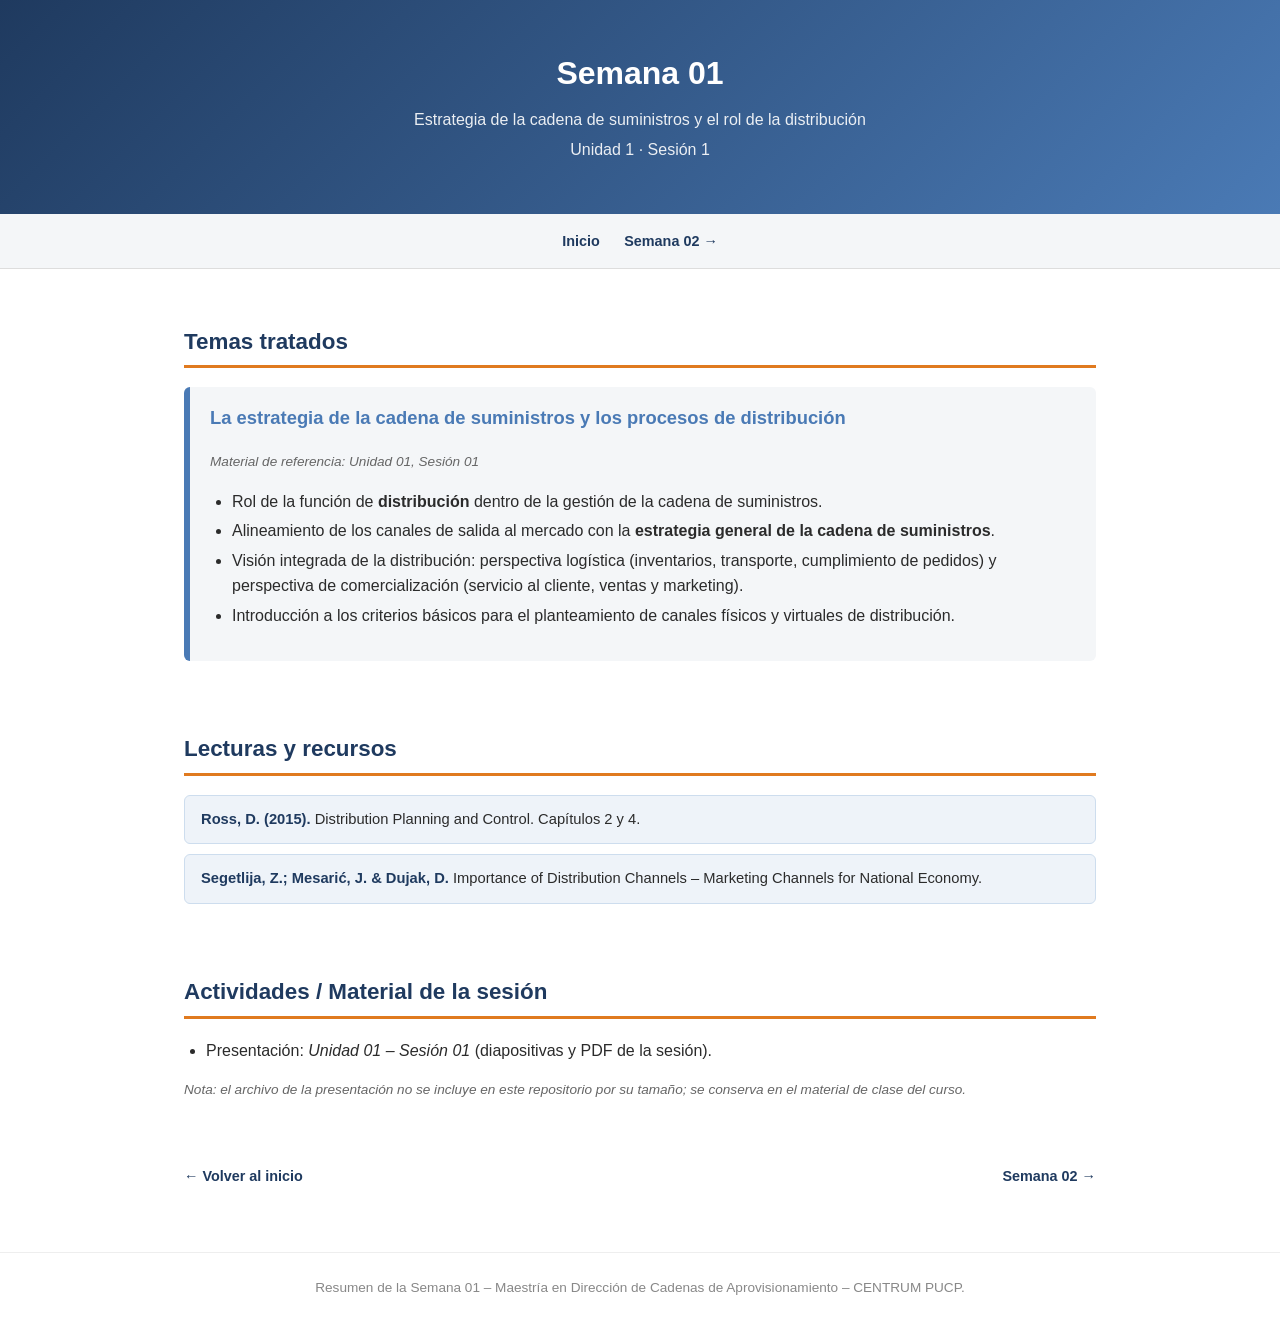
==== semanas/semana-01.html @ 8bedac2d "Crear sitio de resumen semanal del curso (semanas 01-08) Página inicial con sumilla y enlaces a cada" ====
<!DOCTYPE html>
<html lang="es">
<head>
<meta charset="UTF-8">
<meta name="viewport" content="width=device-width, initial-scale=1.0">
<title>Semana 01 – Gestión de Canales de Distribución y del Transporte</title>
<link rel="stylesheet" href="../assets/style.css">
</head>
<body>

<header>
  <h1>Semana 01</h1>
  <p>Estrategia de la cadena de suministros y el rol de la distribución</p>
  <p>Unidad 1 · Sesión 1</p>
</header>

<nav>
  <a href="../index.html">Inicio</a>
  <a href="semana-02.html">Semana 02 →</a>
</nav>

<main>

<section>
  <h2>Temas tratados</h2>
  <div class="unidad">
    <h3>La estrategia de la cadena de suministros y los procesos de distribución</h3>
    <div class="meta">Material de referencia: Unidad 01, Sesión 01</div>
    <ul>
      <li>Rol de la función de <strong>distribución</strong> dentro de la gestión de la cadena de suministros.</li>
      <li>Alineamiento de los canales de salida al mercado con la <strong>estrategia general de la cadena de suministros</strong>.</li>
      <li>Visión integrada de la distribución: perspectiva logística (inventarios, transporte, cumplimiento de pedidos) y perspectiva de comercialización (servicio al cliente, ventas y marketing).</li>
      <li>Introducción a los criterios básicos para el planteamiento de canales físicos y virtuales de distribución.</li>
    </ul>
  </div>
</section>

<section>
  <h2>Lecturas y recursos</h2>
  <div class="lectura">
    <strong>Ross, D. (2015).</strong> Distribution Planning and Control. Capítulos 2 y 4.
  </div>
  <div class="lectura">
    <strong>Segetlija, Z.; Mesarić, J. &amp; Dujak, D.</strong> Importance of Distribution Channels –
    Marketing Channels for National Economy.
  </div>
</section>

<section>
  <h2>Actividades / Material de la sesión</h2>
  <ul>
    <li>Presentación: <em>Unidad 01 – Sesión 01</em> (diapositivas y PDF de la sesión).</li>
  </ul>
  <p class="meta">Nota: el archivo de la presentación no se incluye en este repositorio por su tamaño;
  se conserva en el material de clase del curso.</p>
</section>

</main>

<div class="semana-nav" style="max-width:960px;margin:0 auto;padding:0 24px 24px;">
  <a href="../index.html">← Volver al inicio</a>
  <a href="semana-02.html">Semana 02 →</a>
</div>

<footer>
  Resumen de la Semana 01 – Maestría en Dirección de Cadenas de Aprovisionamiento – CENTRUM PUCP.
</footer>

</body>
</html>
---- assets/style.css ----
:root{
  --azul: #1f3a5f;
  --azul-claro: #4a7ab5;
  --gris: #f4f6f8;
  --texto: #2b2b2b;
  --acento: #e07a1f;
}
* { box-sizing: border-box; }
body {
  font-family: "Segoe UI", Helvetica, Arial, sans-serif;
  color: var(--texto);
  line-height: 1.6;
  margin: 0;
  background: #ffffff;
}
header {
  background: linear-gradient(135deg, var(--azul) 0%, var(--azul-claro) 100%);
  color: #fff;
  padding: 48px 24px;
  text-align: center;
}
header h1 {
  margin: 0 0 8px;
  font-size: 2rem;
}
header p {
  margin: 4px 0;
  font-size: 1rem;
  opacity: 0.9;
}
nav {
  background: var(--gris);
  padding: 14px 24px;
  text-align: center;
  border-bottom: 1px solid #ddd;
  position: sticky;
  top: 0;
  z-index: 10;
}
nav a {
  margin: 0 10px;
  color: var(--azul);
  text-decoration: none;
  font-weight: 600;
  font-size: 0.9rem;
}
nav a:hover { text-decoration: underline; }
main {
  max-width: 960px;
  margin: 0 auto;
  padding: 24px;
}
section {
  margin-bottom: 40px;
  padding-top: 12px;
}
h2 {
  color: var(--azul);
  border-bottom: 3px solid var(--acento);
  padding-bottom: 6px;
  font-size: 1.4rem;
}
h3 {
  color: var(--azul-claro);
  margin-top: 24px;
  font-size: 1.15rem;
}
.unidad {
  background: var(--gris);
  border-left: 6px solid var(--azul-claro);
  border-radius: 6px;
  padding: 16px 20px;
  margin-bottom: 20px;
}
.unidad h3 {
  margin-top: 0;
}
.meta {
  font-size: 0.85rem;
  color: #666;
  font-style: italic;
  margin-bottom: 8px;
}
ul {
  padding-left: 22px;
}
li { margin-bottom: 4px; }
table {
  width: 100%;
  border-collapse: collapse;
  margin: 16px 0;
  font-size: 0.9rem;
}
th, td {
  border: 1px solid #ccc;
  padding: 8px 10px;
  text-align: left;
  vertical-align: top;
}
th {
  background: var(--azul);
  color: #fff;
}
tr:nth-child(even) { background: var(--gris); }
.caso {
  background: #fff7ec;
  border: 1px solid #f0d6b0;
  border-radius: 6px;
  padding: 12px 16px;
  margin: 10px 0;
}
.caso strong { color: var(--acento); }
.lectura {
  background: #eef3f9;
  border: 1px solid #cdddee;
  border-radius: 6px;
  padding: 12px 16px;
  margin: 10px 0;
  font-size: 0.92rem;
}
.lectura strong { color: var(--azul); }
.tag {
  display: inline-block;
  background: var(--azul-claro);
  color: #fff;
  border-radius: 4px;
  padding: 2px 8px;
  font-size: 0.75rem;
  margin-right: 6px;
  margin-bottom: 4px;
}
footer {
  text-align: center;
  padding: 24px;
  font-size: 0.85rem;
  color: #888;
  border-top: 1px solid #eee;
  margin-top: 40px;
}

/* Página de inicio: tarjetas de semanas */
.semanas-grid {
  display: grid;
  grid-template-columns: repeat(auto-fill, minmax(220px, 1fr));
  gap: 16px;
  margin-top: 16px;
}
.semana-card {
  display: block;
  background: var(--gris);
  border: 1px solid #ddd;
  border-left: 6px solid var(--azul-claro);
  border-radius: 8px;
  padding: 16px 18px;
  text-decoration: none;
  color: var(--texto);
  transition: transform .15s ease, box-shadow .15s ease, border-color .15s ease;
}
.semana-card:hover {
  transform: translateY(-2px);
  box-shadow: 0 4px 12px rgba(0,0,0,0.08);
  border-left-color: var(--acento);
}
.semana-card .num {
  display: inline-block;
  color: #fff;
  background: var(--azul);
  border-radius: 4px;
  padding: 2px 10px;
  font-size: 0.8rem;
  font-weight: 700;
  margin-bottom: 8px;
}
.semana-card h3 {
  margin: 4px 0 6px;
  font-size: 1.05rem;
  color: var(--azul);
}
.semana-card p {
  margin: 0;
  font-size: 0.85rem;
  color: #555;
}
.semana-nav {
  display: flex;
  justify-content: space-between;
  margin-top: 32px;
  font-size: 0.9rem;
}
.semana-nav a {
  color: var(--azul);
  text-decoration: none;
  font-weight: 600;
}
.semana-nav a:hover { text-decoration: underline; }
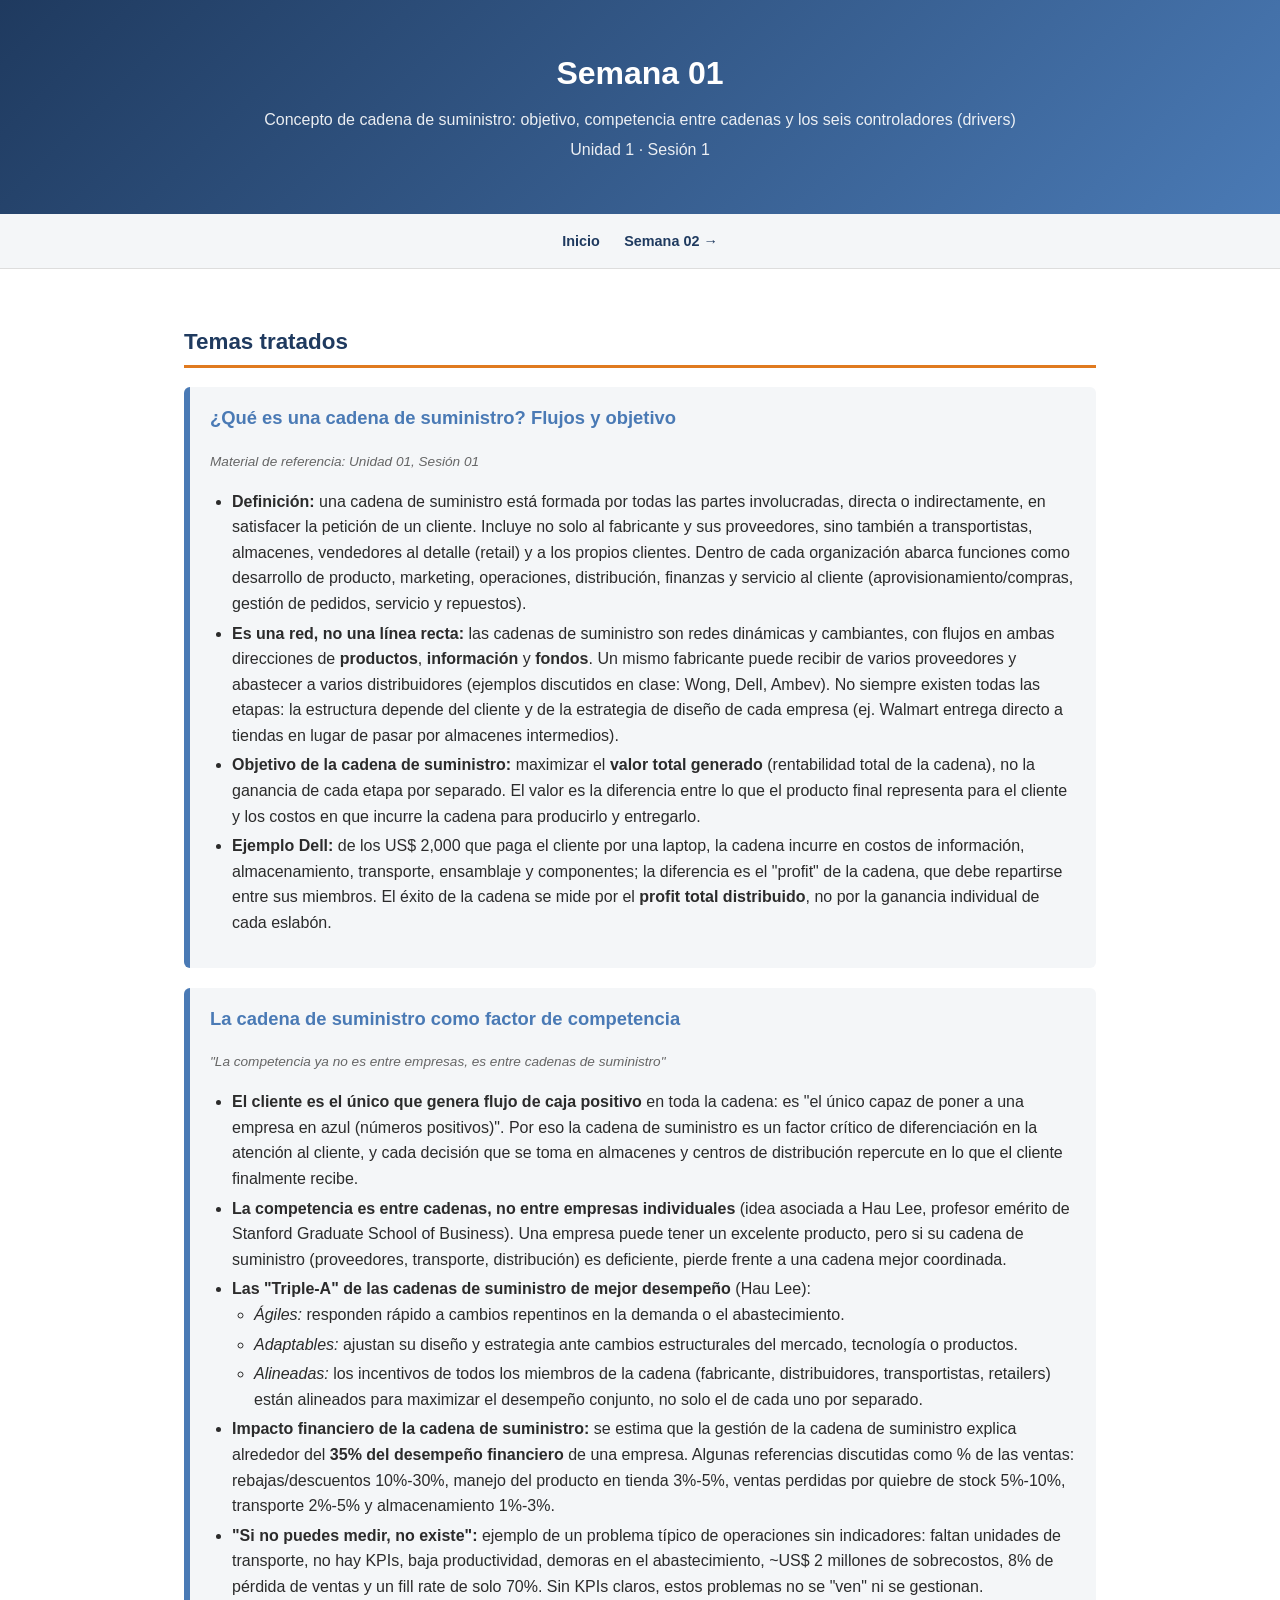
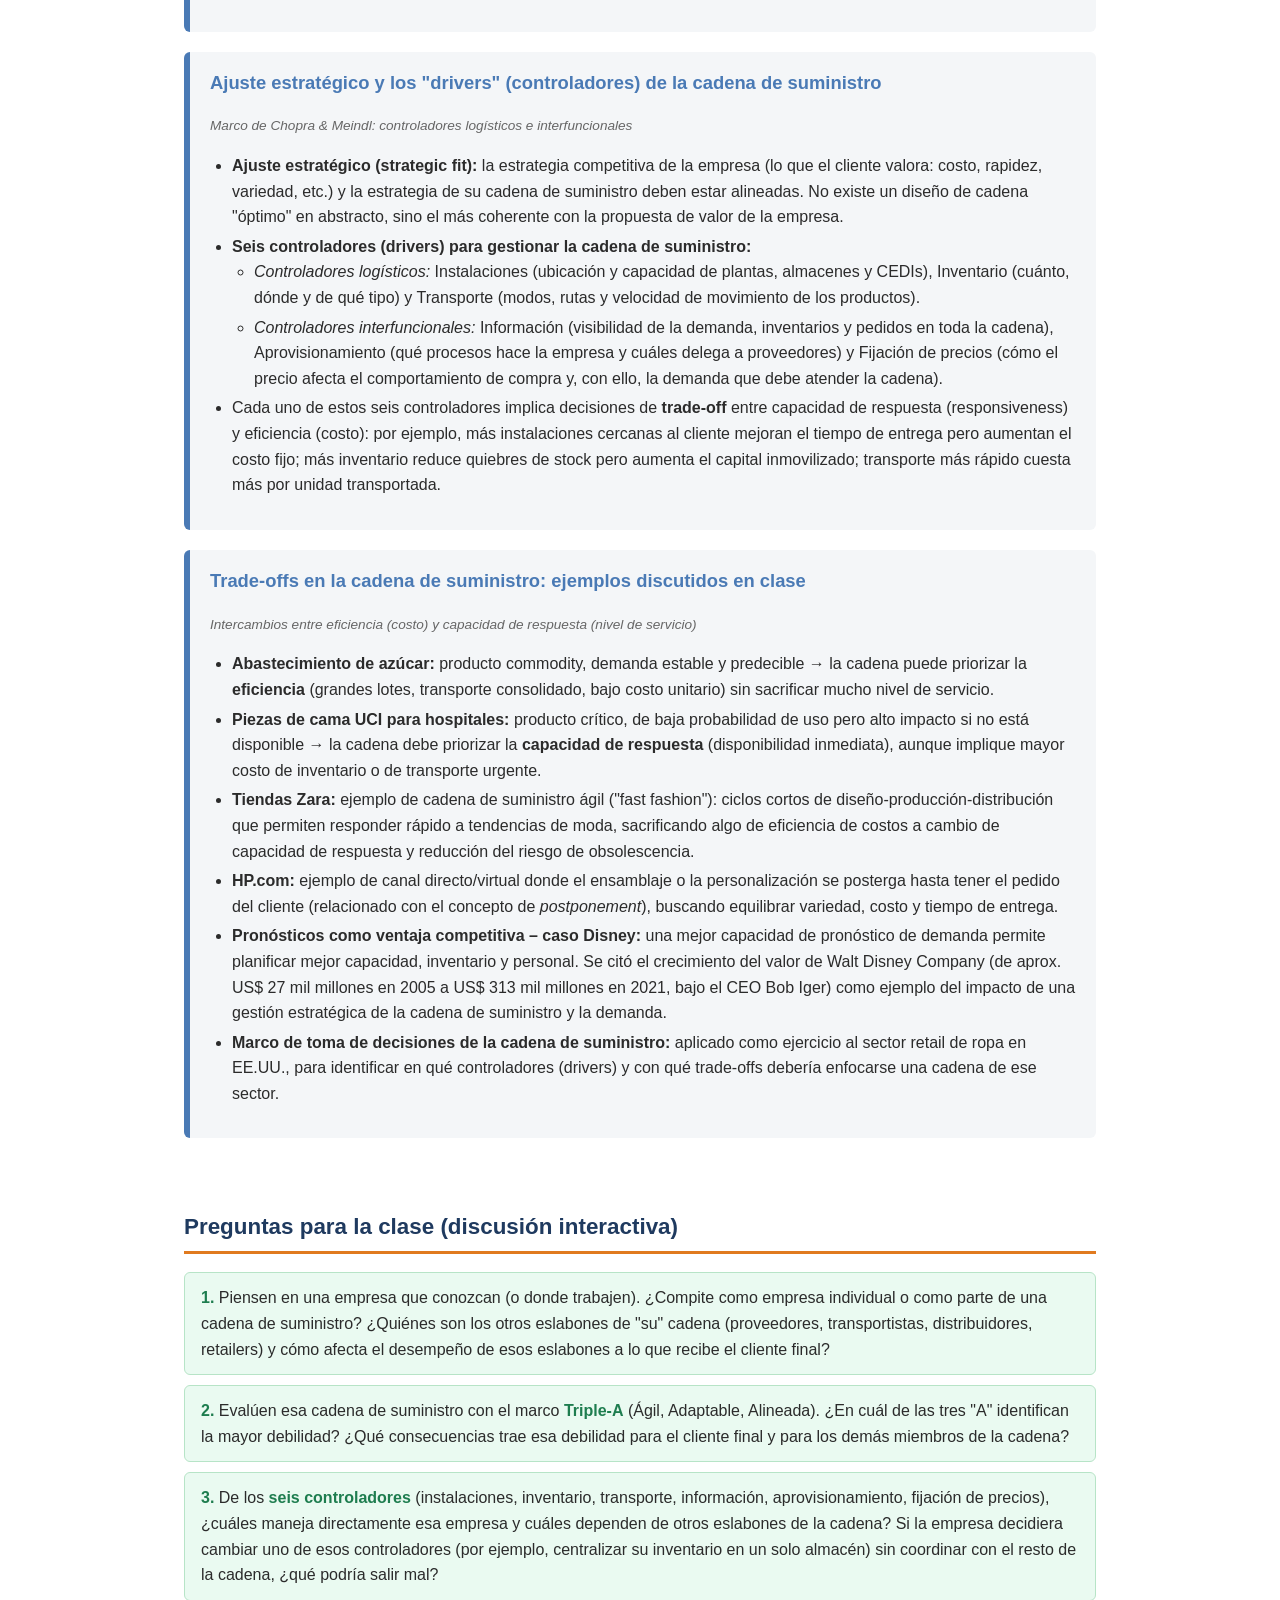
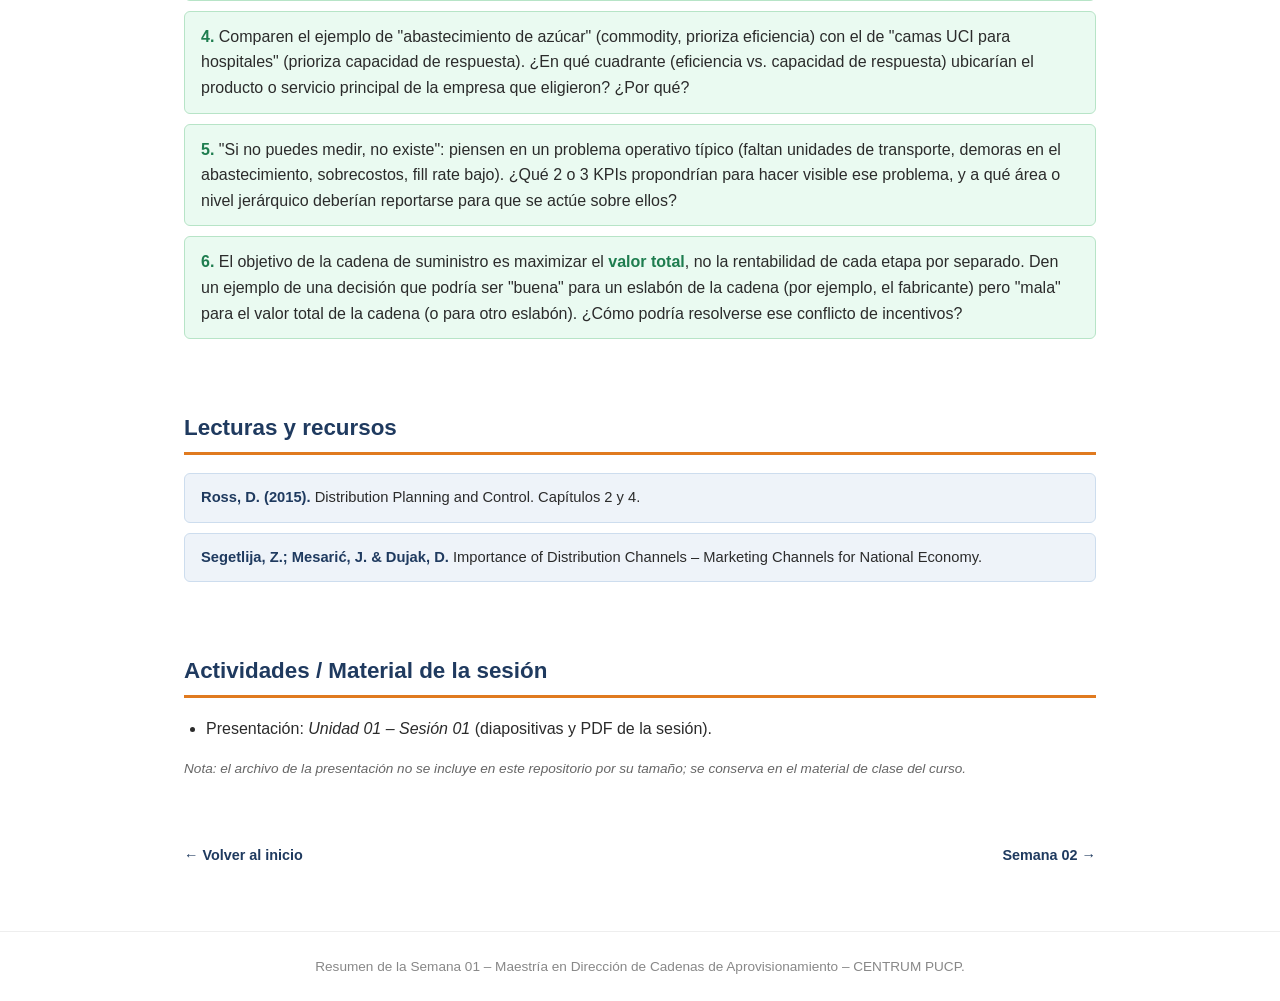
==== commit 291eabab: "Reescribir semana 01 con contenido real de diapositivas y agregar materiales/preguntas Reemplaza el " ====
--- a/semanas/semana-01.html
+++ b/semanas/semana-01.html
@@ -10,7 +10,7 @@
 
 <header>
   <h1>Semana 01</h1>
-  <p>Estrategia de la cadena de suministros y el rol de la distribución</p>
+  <p>Concepto de cadena de suministro: objetivo, competencia entre cadenas y los seis controladores (drivers)</p>
   <p>Unidad 1 · Sesión 1</p>
 </header>
 
@@ -23,15 +23,167 @@
 
 <section>
   <h2>Temas tratados</h2>
-  <div class="unidad">
-    <h3>La estrategia de la cadena de suministros y los procesos de distribución</h3>
+
+  <div class="unidad">
+    <h3>¿Qué es una cadena de suministro? Flujos y objetivo</h3>
     <div class="meta">Material de referencia: Unidad 01, Sesión 01</div>
     <ul>
-      <li>Rol de la función de <strong>distribución</strong> dentro de la gestión de la cadena de suministros.</li>
-      <li>Alineamiento de los canales de salida al mercado con la <strong>estrategia general de la cadena de suministros</strong>.</li>
-      <li>Visión integrada de la distribución: perspectiva logística (inventarios, transporte, cumplimiento de pedidos) y perspectiva de comercialización (servicio al cliente, ventas y marketing).</li>
-      <li>Introducción a los criterios básicos para el planteamiento de canales físicos y virtuales de distribución.</li>
-    </ul>
+      <li><strong>Definición:</strong> una cadena de suministro está formada por todas las partes
+      involucradas, directa o indirectamente, en satisfacer la petición de un cliente. Incluye no
+      solo al fabricante y sus proveedores, sino también a transportistas, almacenes, vendedores al
+      detalle (retail) y a los propios clientes. Dentro de cada organización abarca funciones como
+      desarrollo de producto, marketing, operaciones, distribución, finanzas y servicio al cliente
+      (aprovisionamiento/compras, gestión de pedidos, servicio y repuestos).</li>
+      <li><strong>Es una red, no una línea recta:</strong> las cadenas de suministro son redes
+      dinámicas y cambiantes, con flujos en ambas direcciones de <strong>productos</strong>,
+      <strong>información</strong> y <strong>fondos</strong>. Un mismo fabricante puede recibir de
+      varios proveedores y abastecer a varios distribuidores (ejemplos discutidos en clase: Wong,
+      Dell, Ambev). No siempre existen todas las etapas: la estructura depende del cliente y de la
+      estrategia de diseño de cada empresa (ej. Walmart entrega directo a tiendas en lugar de pasar
+      por almacenes intermedios).</li>
+      <li><strong>Objetivo de la cadena de suministro:</strong> maximizar el <strong>valor total
+      generado</strong> (rentabilidad total de la cadena), no la ganancia de cada etapa por
+      separado. El valor es la diferencia entre lo que el producto final representa para el cliente
+      y los costos en que incurre la cadena para producirlo y entregarlo.</li>
+      <li><strong>Ejemplo Dell:</strong> de los US$ 2,000 que paga el cliente por una laptop, la
+      cadena incurre en costos de información, almacenamiento, transporte, ensamblaje y
+      componentes; la diferencia es el "profit" de la cadena, que debe repartirse entre sus
+      miembros. El éxito de la cadena se mide por el <strong>profit total distribuido</strong>, no
+      por la ganancia individual de cada eslabón.</li>
+    </ul>
+  </div>
+
+  <div class="unidad">
+    <h3>La cadena de suministro como factor de competencia</h3>
+    <div class="meta">"La competencia ya no es entre empresas, es entre cadenas de suministro"</div>
+    <ul>
+      <li><strong>El cliente es el único que genera flujo de caja positivo</strong> en toda la
+      cadena: es "el único capaz de poner a una empresa en azul (números positivos)". Por eso la
+      cadena de suministro es un factor crítico de diferenciación en la atención al cliente, y cada
+      decisión que se toma en almacenes y centros de distribución repercute en lo que el cliente
+      finalmente recibe.</li>
+      <li><strong>La competencia es entre cadenas, no entre empresas individuales</strong> (idea
+      asociada a Hau Lee, profesor emérito de Stanford Graduate School of Business). Una empresa
+      puede tener un excelente producto, pero si su cadena de suministro (proveedores, transporte,
+      distribución) es deficiente, pierde frente a una cadena mejor coordinada.</li>
+      <li><strong>Las "Triple-A" de las cadenas de suministro de mejor desempeño</strong> (Hau Lee):
+        <ul>
+          <li><em>Ágiles:</em> responden rápido a cambios repentinos en la demanda o el
+          abastecimiento.</li>
+          <li><em>Adaptables:</em> ajustan su diseño y estrategia ante cambios estructurales del
+          mercado, tecnología o productos.</li>
+          <li><em>Alineadas:</em> los incentivos de todos los miembros de la cadena (fabricante,
+          distribuidores, transportistas, retailers) están alineados para maximizar el desempeño
+          conjunto, no solo el de cada uno por separado.</li>
+        </ul>
+      </li>
+      <li><strong>Impacto financiero de la cadena de suministro:</strong> se estima que la gestión
+      de la cadena de suministro explica alrededor del <strong>35% del desempeño financiero</strong>
+      de una empresa. Algunas referencias discutidas como % de las ventas: rebajas/descuentos
+      10%-30%, manejo del producto en tienda 3%-5%, ventas perdidas por quiebre de stock 5%-10%,
+      transporte 2%-5% y almacenamiento 1%-3%.</li>
+      <li><strong>"Si no puedes medir, no existe":</strong> ejemplo de un problema típico de
+      operaciones sin indicadores: faltan unidades de transporte, no hay KPIs, baja productividad,
+      demoras en el abastecimiento, ~US$ 2 millones de sobrecostos, 8% de pérdida de ventas y un
+      fill rate de solo 70%. Sin KPIs claros, estos problemas no se "ven" ni se gestionan.</li>
+    </ul>
+  </div>
+
+  <div class="unidad">
+    <h3>Ajuste estratégico y los "drivers" (controladores) de la cadena de suministro</h3>
+    <div class="meta">Marco de Chopra &amp; Meindl: controladores logísticos e interfuncionales</div>
+    <ul>
+      <li><strong>Ajuste estratégico (strategic fit):</strong> la estrategia competitiva de la
+      empresa (lo que el cliente valora: costo, rapidez, variedad, etc.) y la estrategia de su
+      cadena de suministro deben estar alineadas. No existe un diseño de cadena "óptimo" en
+      abstracto, sino el más coherente con la propuesta de valor de la empresa.</li>
+      <li><strong>Seis controladores (drivers) para gestionar la cadena de suministro:</strong>
+        <ul>
+          <li><em>Controladores logísticos:</em> Instalaciones (ubicación y capacidad de plantas,
+          almacenes y CEDIs), Inventario (cuánto, dónde y de qué tipo) y Transporte (modos, rutas y
+          velocidad de movimiento de los productos).</li>
+          <li><em>Controladores interfuncionales:</em> Información (visibilidad de la demanda,
+          inventarios y pedidos en toda la cadena), Aprovisionamiento (qué procesos hace la empresa
+          y cuáles delega a proveedores) y Fijación de precios (cómo el precio afecta el
+          comportamiento de compra y, con ello, la demanda que debe atender la cadena).</li>
+        </ul>
+      </li>
+      <li>Cada uno de estos seis controladores implica decisiones de <strong>trade-off</strong>
+      entre capacidad de respuesta (responsiveness) y eficiencia (costo): por ejemplo, más
+      instalaciones cercanas al cliente mejoran el tiempo de entrega pero aumentan el costo fijo;
+      más inventario reduce quiebres de stock pero aumenta el capital inmovilizado; transporte más
+      rápido cuesta más por unidad transportada.</li>
+    </ul>
+  </div>
+
+  <div class="unidad">
+    <h3>Trade-offs en la cadena de suministro: ejemplos discutidos en clase</h3>
+    <div class="meta">Intercambios entre eficiencia (costo) y capacidad de respuesta (nivel de servicio)</div>
+    <ul>
+      <li><strong>Abastecimiento de azúcar:</strong> producto commodity, demanda estable y
+      predecible → la cadena puede priorizar la <strong>eficiencia</strong> (grandes lotes,
+      transporte consolidado, bajo costo unitario) sin sacrificar mucho nivel de servicio.</li>
+      <li><strong>Piezas de cama UCI para hospitales:</strong> producto crítico, de baja
+      probabilidad de uso pero alto impacto si no está disponible → la cadena debe priorizar la
+      <strong>capacidad de respuesta</strong> (disponibilidad inmediata), aunque implique mayor
+      costo de inventario o de transporte urgente.</li>
+      <li><strong>Tiendas Zara:</strong> ejemplo de cadena de suministro ágil ("fast fashion"):
+      ciclos cortos de diseño-producción-distribución que permiten responder rápido a tendencias de
+      moda, sacrificando algo de eficiencia de costos a cambio de capacidad de respuesta y
+      reducción del riesgo de obsolescencia.</li>
+      <li><strong>HP.com:</strong> ejemplo de canal directo/virtual donde el ensamblaje o la
+      personalización se posterga hasta tener el pedido del cliente (relacionado con el concepto de
+      <em>postponement</em>), buscando equilibrar variedad, costo y tiempo de entrega.</li>
+      <li><strong>Pronósticos como ventaja competitiva – caso Disney:</strong> una mejor capacidad
+      de pronóstico de demanda permite planificar mejor capacidad, inventario y personal. Se citó
+      el crecimiento del valor de Walt Disney Company (de aprox. US$ 27 mil millones en 2005 a
+      US$ 313 mil millones en 2021, bajo el CEO Bob Iger) como ejemplo del impacto de una gestión
+      estratégica de la cadena de suministro y la demanda.</li>
+      <li><strong>Marco de toma de decisiones de la cadena de suministro:</strong> aplicado como
+      ejercicio al sector retail de ropa en EE.UU., para identificar en qué controladores (drivers)
+      y con qué trade-offs debería enfocarse una cadena de ese sector.</li>
+    </ul>
+  </div>
+</section>
+
+<section id="preguntas">
+  <h2>Preguntas para la clase (discusión interactiva)</h2>
+  <div class="pregunta">
+    <strong>1.</strong> Piensen en una empresa que conozcan (o donde trabajen). ¿Compite como
+    empresa individual o como parte de una cadena de suministro? ¿Quiénes son los otros eslabones de
+    "su" cadena (proveedores, transportistas, distribuidores, retailers) y cómo afecta el desempeño
+    de esos eslabones a lo que recibe el cliente final?
+  </div>
+  <div class="pregunta">
+    <strong>2.</strong> Evalúen esa cadena de suministro con el marco <strong>Triple-A</strong>
+    (Ágil, Adaptable, Alineada). ¿En cuál de las tres "A" identifican la mayor debilidad? ¿Qué
+    consecuencias trae esa debilidad para el cliente final y para los demás miembros de la cadena?
+  </div>
+  <div class="pregunta">
+    <strong>3.</strong> De los <strong>seis controladores</strong> (instalaciones, inventario,
+    transporte, información, aprovisionamiento, fijación de precios), ¿cuáles maneja directamente
+    esa empresa y cuáles dependen de otros eslabones de la cadena? Si la empresa decidiera cambiar
+    uno de esos controladores (por ejemplo, centralizar su inventario en un solo almacén) sin
+    coordinar con el resto de la cadena, ¿qué podría salir mal?
+  </div>
+  <div class="pregunta">
+    <strong>4.</strong> Comparen el ejemplo de "abastecimiento de azúcar" (commodity, prioriza
+    eficiencia) con el de "camas UCI para hospitales" (prioriza capacidad de respuesta). ¿En qué
+    cuadrante (eficiencia vs. capacidad de respuesta) ubicarían el producto o servicio principal de
+    la empresa que eligieron? ¿Por qué?
+  </div>
+  <div class="pregunta">
+    <strong>5.</strong> "Si no puedes medir, no existe": piensen en un problema operativo típico
+    (faltan unidades de transporte, demoras en el abastecimiento, sobrecostos, fill rate bajo).
+    ¿Qué 2 o 3 KPIs propondrían para hacer visible ese problema, y a qué área o nivel jerárquico
+    deberían reportarse para que se actúe sobre ellos?
+  </div>
+  <div class="pregunta">
+    <strong>6.</strong> El objetivo de la cadena de suministro es maximizar el <strong>valor
+    total</strong>, no la rentabilidad de cada etapa por separado. Den un ejemplo de una decisión
+    que podría ser "buena" para un eslabón de la cadena (por ejemplo, el fabricante) pero "mala"
+    para el valor total de la cadena (o para otro eslabón). ¿Cómo podría resolverse ese conflicto de
+    incentivos?
   </div>
 </section>
 
@@ -51,6 +203,7 @@
   <ul>
     <li>Presentación: <em>Unidad 01 – Sesión 01</em> (diapositivas y PDF de la sesión).</li>
   </ul>
+  <!-- AUTO-MATERIALES:START --><!-- AUTO-MATERIALES:END -->
   <p class="meta">Nota: el archivo de la presentación no se incluye en este repositorio por su tamaño;
   se conserva en el material de clase del curso.</p>
 </section>
--- a/assets/style.css
+++ b/assets/style.css
@@ -119,6 +119,21 @@
   font-size: 0.92rem;
 }
 .lectura strong { color: var(--azul); }
+.materiales-auto {
+  background: var(--gris);
+  border: 1px dashed #ccc;
+  border-radius: 6px;
+  padding: 10px 18px 10px 30px;
+  margin: 10px 0;
+}
+.pregunta {
+  background: #eafaf1;
+  border: 1px solid #b7e4c7;
+  border-radius: 6px;
+  padding: 12px 16px;
+  margin: 10px 0;
+}
+.pregunta strong { color: #1e7d4f; }
 .tag {
   display: inline-block;
   background: var(--azul-claro);
